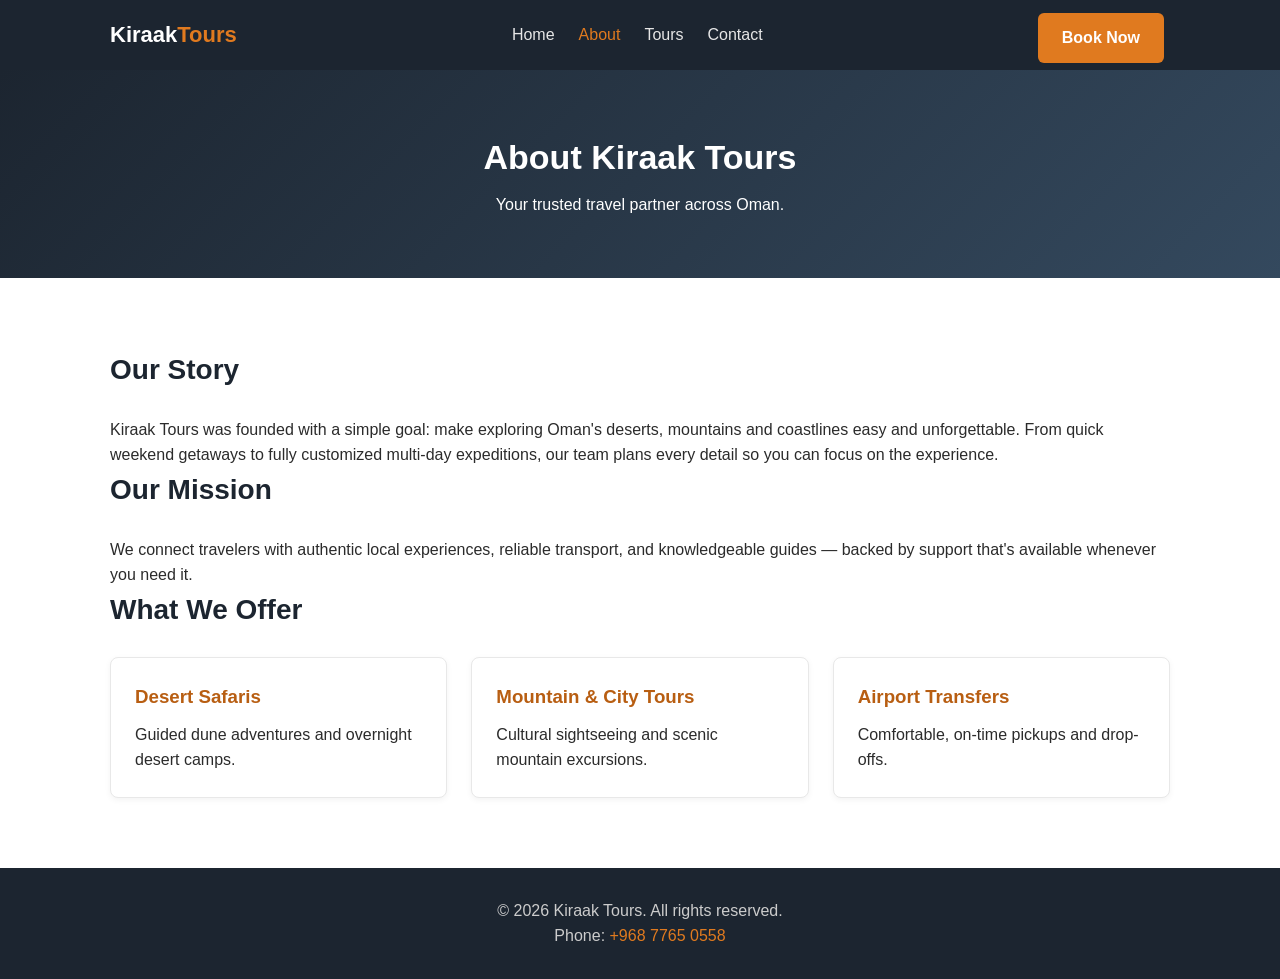
==== about.html @ 15263fd1 "Add Kiraak Tours travel agency website Static multi-page site (Home, About, Tours, Contact) with the" ====
<!DOCTYPE html>
<html lang="en">
<head>
<meta charset="UTF-8">
<meta name="viewport" content="width=device-width, initial-scale=1.0">
<title>About Us | Kiraak Tours</title>
<link rel="stylesheet" href="styles.css">
</head>
<body>

<header class="site-header">
  <div class="container nav-wrap">
    <a href="index.html" class="logo">Kiraak<span>Tours</span></a>
    <nav class="nav-links">
      <a href="index.html">Home</a>
      <a href="about.html" class="active">About</a>
      <a href="tours.html">Tours</a>
      <a href="contact.html">Contact</a>
    </nav>
    <a href="contact.html" class="btn btn-primary nav-cta">Book Now</a>
  </div>
</header>

<section class="page-hero">
  <div class="container">
    <h1>About Kiraak Tours</h1>
    <p>Your trusted travel partner across Oman.</p>
  </div>
</section>

<section class="section">
  <div class="container">
    <h2 class="section-title">Our Story</h2>
    <p>Kiraak Tours was founded with a simple goal: make exploring Oman's deserts, mountains and coastlines easy and unforgettable. From quick weekend getaways to fully customized multi-day expeditions, our team plans every detail so you can focus on the experience.</p>

    <h2 class="section-title">Our Mission</h2>
    <p>We connect travelers with authentic local experiences, reliable transport, and knowledgeable guides — backed by support that's available whenever you need it.</p>

    <h2 class="section-title">What We Offer</h2>
    <div class="card-grid">
      <div class="card">
        <h3>Desert Safaris</h3>
        <p>Guided dune adventures and overnight desert camps.</p>
      </div>
      <div class="card">
        <h3>Mountain & City Tours</h3>
        <p>Cultural sightseeing and scenic mountain excursions.</p>
      </div>
      <div class="card">
        <h3>Airport Transfers</h3>
        <p>Comfortable, on-time pickups and drop-offs.</p>
      </div>
    </div>
  </div>
</section>

<footer class="site-footer">
  <div class="container">
    <p>&copy; 2026 Kiraak Tours. All rights reserved.</p>
    <p>Phone: <a href="tel:+96877650558">+968 7765 0558</a></p>
  </div>
</footer>

</body>
</html>
---- styles.css ----
:root {
  --primary: #e07a1f;
  --primary-dark: #b85e12;
  --dark: #1c2530;
  --light: #f7f5f2;
  --text: #2b2b2b;
}

* { box-sizing: border-box; margin: 0; padding: 0; }

body {
  font-family: 'Segoe UI', Arial, sans-serif;
  color: var(--text);
  background: #fff;
  line-height: 1.6;
}

.container {
  max-width: 1100px;
  margin: 0 auto;
  padding: 0 20px;
}

a { text-decoration: none; color: inherit; }

/* Header */
.site-header {
  background: var(--dark);
  position: sticky;
  top: 0;
  z-index: 10;
}

.nav-wrap {
  display: flex;
  align-items: center;
  justify-content: space-between;
  height: 70px;
}

.logo {
  font-size: 22px;
  font-weight: bold;
  color: #fff;
}

.logo span { color: var(--primary); }

.nav-links {
  display: flex;
  gap: 24px;
}

.nav-links a {
  color: #e6e6e6;
  font-weight: 500;
}

.nav-links a:hover,
.nav-links a.active {
  color: var(--primary);
}

.nav-cta {
  display: inline-block;
}

/* Buttons */
.btn {
  display: inline-block;
  padding: 12px 24px;
  border-radius: 6px;
  font-weight: 600;
  margin: 6px 6px 0 0;
  transition: 0.2s;
}

.btn-primary {
  background: var(--primary);
  color: #fff;
}

.btn-primary:hover { background: var(--primary-dark); }

.btn-outline {
  border: 2px solid var(--primary);
  color: var(--primary);
}

.btn-outline:hover { background: var(--primary); color: #fff; }

.btn-light {
  background: #fff;
  color: var(--dark);
}

/* Hero */
.hero {
  background: linear-gradient(135deg, var(--dark), #34495e);
  color: #fff;
  padding: 100px 0;
  text-align: center;
}

.hero h1 { font-size: 42px; margin-bottom: 16px; }
.hero p { font-size: 18px; margin-bottom: 24px; opacity: 0.9; }

.page-hero {
  background: linear-gradient(135deg, var(--dark), #34495e);
  color: #fff;
  padding: 60px 0;
  text-align: center;
}

.page-hero h1 { font-size: 34px; margin-bottom: 8px; }

/* Sections */
.section { padding: 70px 0; }
.section.alt { background: var(--light); }

.section-title {
  font-size: 28px;
  margin-bottom: 24px;
  color: var(--dark);
}

.card-grid {
  display: grid;
  grid-template-columns: repeat(auto-fit, minmax(260px, 1fr));
  gap: 24px;
}

.card {
  background: #fff;
  border: 1px solid #e8e8e8;
  border-radius: 8px;
  padding: 24px;
  box-shadow: 0 2px 6px rgba(0,0,0,0.05);
}

.card h3 { margin-bottom: 10px; color: var(--primary-dark); }

.center { text-align: center; margin-top: 32px; }

/* CTA band */
.cta-band {
  background: var(--primary);
  color: #fff;
  text-align: center;
  padding: 60px 0;
}

.cta-band h2 { font-size: 28px; margin-bottom: 10px; }

/* Contact page */
.contact-grid {
  display: grid;
  grid-template-columns: 1fr 1.2fr;
  gap: 50px;
}

.contact-list { list-style: none; margin-top: 12px; }

.contact-list li {
  margin-bottom: 18px;
  display: flex;
  flex-direction: column;
}

.contact-list a { color: var(--primary-dark); font-weight: 600; }

.contact-form {
  display: flex;
  flex-direction: column;
}

.contact-form label {
  margin-top: 14px;
  font-weight: 600;
}

.contact-form input,
.contact-form textarea {
  margin-top: 6px;
  padding: 10px;
  border: 1px solid #ccc;
  border-radius: 6px;
  font-size: 15px;
}

.contact-form button {
  margin-top: 20px;
  align-self: flex-start;
}

/* Footer */
.site-footer {
  background: var(--dark);
  color: #ccc;
  text-align: center;
  padding: 30px 0;
}

.site-footer a { color: var(--primary); }

@media (max-width: 768px) {
  .nav-links { display: none; }
  .contact-grid { grid-template-columns: 1fr; }
}
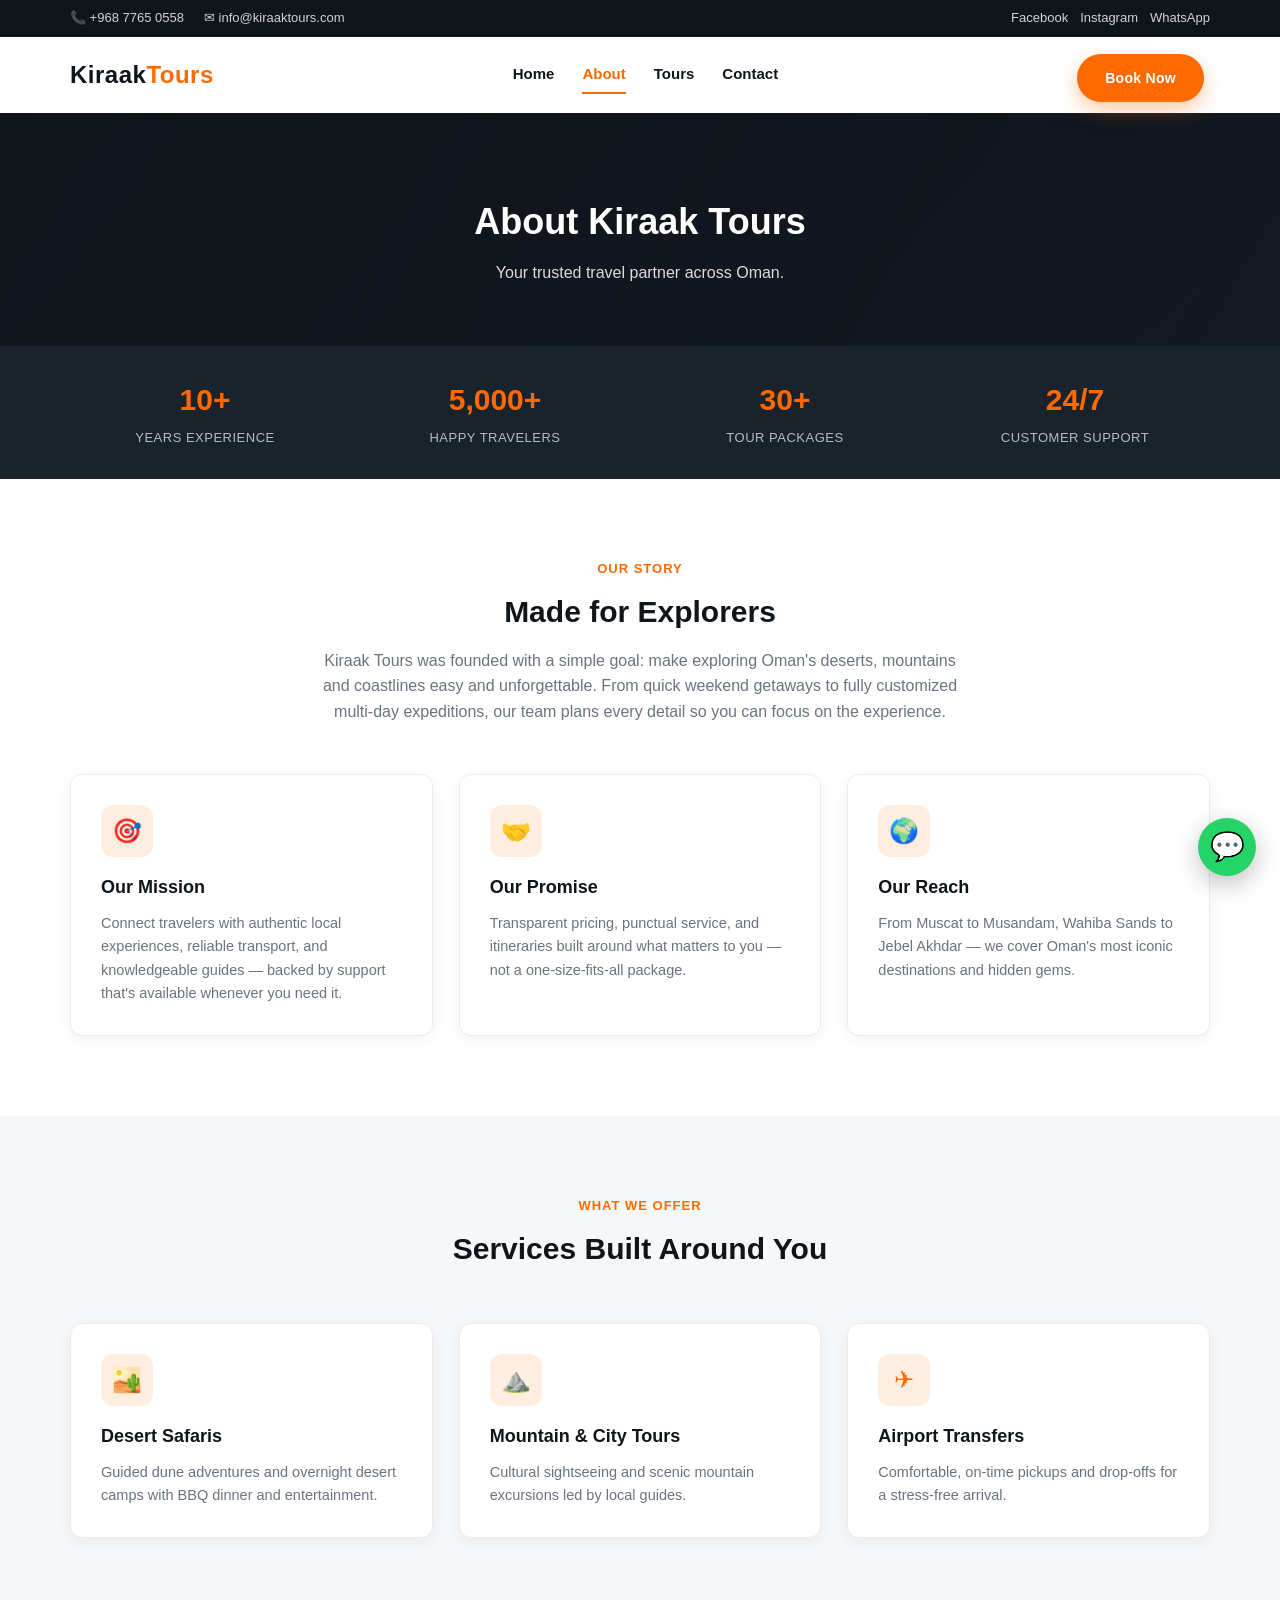
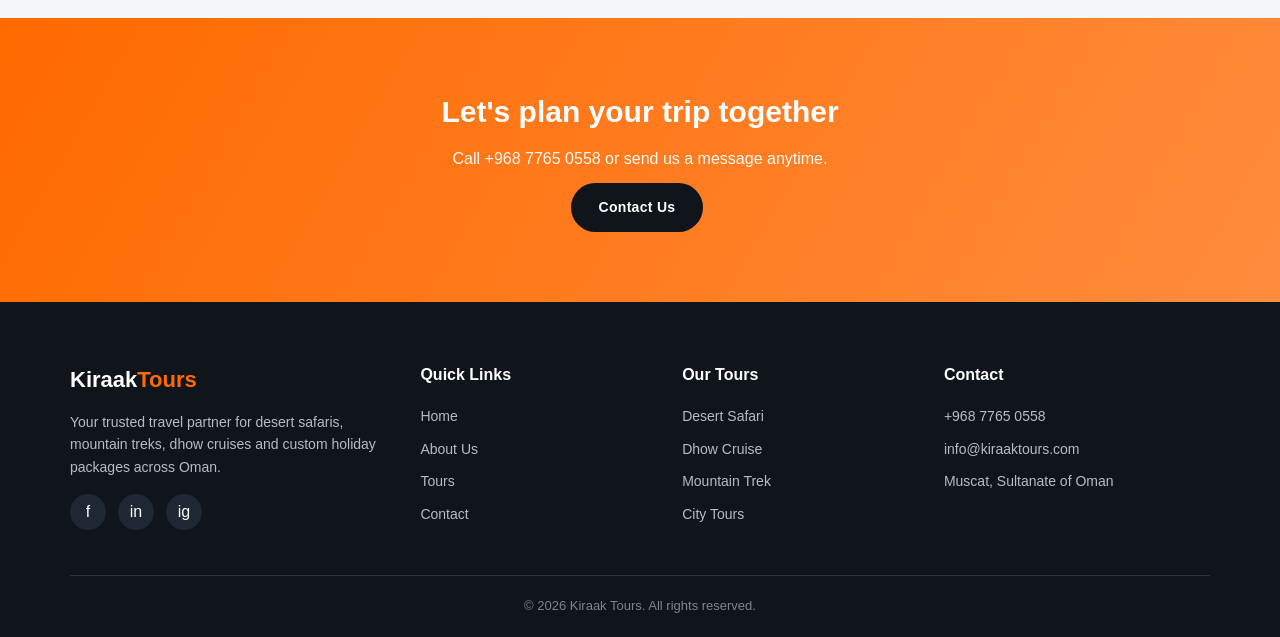
==== commit 9fcf3f6c: "Redesign site with richer layout inspired by Seaman Tours style Add top contact bar, sticky header, " ====
--- a/about.html
+++ b/about.html
@@ -7,6 +7,20 @@
 <link rel="stylesheet" href="styles.css">
 </head>
 <body>
+
+<div class="top-bar">
+  <div class="container">
+    <div class="top-bar-links">
+      <a href="tel:+96877650558">📞 +968 7765 0558</a>
+      <a href="mailto:info@kiraaktours.com">✉ info@kiraaktours.com</a>
+    </div>
+    <div class="top-bar-social">
+      <a href="#">Facebook</a>
+      <a href="#">Instagram</a>
+      <a href="#">WhatsApp</a>
+    </div>
+  </div>
+</div>
 
 <header class="site-header">
   <div class="container nav-wrap">
@@ -28,38 +42,135 @@
   </div>
 </section>
 
+<div class="stats-strip">
+  <div class="container">
+    <div>
+      <div class="stat-num">10+</div>
+      <div class="stat-label">Years Experience</div>
+    </div>
+    <div>
+      <div class="stat-num">5,000+</div>
+      <div class="stat-label">Happy Travelers</div>
+    </div>
+    <div>
+      <div class="stat-num">30+</div>
+      <div class="stat-label">Tour Packages</div>
+    </div>
+    <div>
+      <div class="stat-num">24/7</div>
+      <div class="stat-label">Customer Support</div>
+    </div>
+  </div>
+</div>
+
 <section class="section">
   <div class="container">
-    <h2 class="section-title">Our Story</h2>
-    <p>Kiraak Tours was founded with a simple goal: make exploring Oman's deserts, mountains and coastlines easy and unforgettable. From quick weekend getaways to fully customized multi-day expeditions, our team plans every detail so you can focus on the experience.</p>
+    <div class="section-head">
+      <span class="section-eyebrow">Our Story</span>
+      <h2 class="section-title">Made for Explorers</h2>
+      <p>Kiraak Tours was founded with a simple goal: make exploring Oman's deserts, mountains and coastlines easy and unforgettable. From quick weekend getaways to fully customized multi-day expeditions, our team plans every detail so you can focus on the experience.</p>
+    </div>
 
-    <h2 class="section-title">Our Mission</h2>
-    <p>We connect travelers with authentic local experiences, reliable transport, and knowledgeable guides — backed by support that's available whenever you need it.</p>
-
-    <h2 class="section-title">What We Offer</h2>
     <div class="card-grid">
       <div class="card">
-        <h3>Desert Safaris</h3>
-        <p>Guided dune adventures and overnight desert camps.</p>
+        <div class="card-icon">🎯</div>
+        <h3>Our Mission</h3>
+        <p>Connect travelers with authentic local experiences, reliable transport, and knowledgeable guides — backed by support that's available whenever you need it.</p>
       </div>
       <div class="card">
-        <h3>Mountain & City Tours</h3>
-        <p>Cultural sightseeing and scenic mountain excursions.</p>
+        <div class="card-icon">🤝</div>
+        <h3>Our Promise</h3>
+        <p>Transparent pricing, punctual service, and itineraries built around what matters to you — not a one-size-fits-all package.</p>
       </div>
       <div class="card">
-        <h3>Airport Transfers</h3>
-        <p>Comfortable, on-time pickups and drop-offs.</p>
+        <div class="card-icon">🌍</div>
+        <h3>Our Reach</h3>
+        <p>From Muscat to Musandam, Wahiba Sands to Jebel Akhdar — we cover Oman's most iconic destinations and hidden gems.</p>
       </div>
     </div>
   </div>
 </section>
 
+<section class="section alt">
+  <div class="container">
+    <div class="section-head">
+      <span class="section-eyebrow">What We Offer</span>
+      <h2 class="section-title">Services Built Around You</h2>
+    </div>
+    <div class="card-grid">
+      <div class="card">
+        <div class="card-icon">🏜️</div>
+        <h3>Desert Safaris</h3>
+        <p>Guided dune adventures and overnight desert camps with BBQ dinner and entertainment.</p>
+      </div>
+      <div class="card">
+        <div class="card-icon">⛰️</div>
+        <h3>Mountain & City Tours</h3>
+        <p>Cultural sightseeing and scenic mountain excursions led by local guides.</p>
+      </div>
+      <div class="card">
+        <div class="card-icon">✈</div>
+        <h3>Airport Transfers</h3>
+        <p>Comfortable, on-time pickups and drop-offs for a stress-free arrival.</p>
+      </div>
+    </div>
+  </div>
+</section>
+
+<section class="cta-band">
+  <div class="container">
+    <h2>Let's plan your trip together</h2>
+    <p>Call +968 7765 0558 or send us a message anytime.</p>
+    <a href="contact.html" class="btn btn-dark">Contact Us</a>
+  </div>
+</section>
+
 <footer class="site-footer">
   <div class="container">
-    <p>&copy; 2026 Kiraak Tours. All rights reserved.</p>
-    <p>Phone: <a href="tel:+96877650558">+968 7765 0558</a></p>
+    <div class="footer-grid">
+      <div>
+        <span class="footer-logo">Kiraak<span>Tours</span></span>
+        <p>Your trusted travel partner for desert safaris, mountain treks, dhow cruises and custom holiday packages across Oman.</p>
+        <div class="footer-social">
+          <a href="#">f</a>
+          <a href="#">in</a>
+          <a href="#">ig</a>
+        </div>
+      </div>
+      <div>
+        <h4>Quick Links</h4>
+        <ul>
+          <li><a href="index.html">Home</a></li>
+          <li><a href="about.html">About Us</a></li>
+          <li><a href="tours.html">Tours</a></li>
+          <li><a href="contact.html">Contact</a></li>
+        </ul>
+      </div>
+      <div>
+        <h4>Our Tours</h4>
+        <ul>
+          <li><a href="tours.html">Desert Safari</a></li>
+          <li><a href="tours.html">Dhow Cruise</a></li>
+          <li><a href="tours.html">Mountain Trek</a></li>
+          <li><a href="tours.html">City Tours</a></li>
+        </ul>
+      </div>
+      <div>
+        <h4>Contact</h4>
+        <ul>
+          <li><a href="tel:+96877650558">+968 7765 0558</a></li>
+          <li><a href="mailto:info@kiraaktours.com">info@kiraaktours.com</a></li>
+          <li>Muscat, Sultanate of Oman</li>
+        </ul>
+      </div>
+    </div>
+    <div class="footer-bottom">
+      &copy; 2026 Kiraak Tours. All rights reserved.
+    </div>
   </div>
 </footer>
 
+<a href="https://wa.me/96877650558" class="whatsapp-float" aria-label="Chat on WhatsApp">💬</a>
+
 </body>
 </html>
--- a/styles.css
+++ b/styles.css
@@ -1,12 +1,16 @@
 :root {
-  --primary: #e07a1f;
-  --primary-dark: #b85e12;
-  --dark: #1c2530;
-  --light: #f7f5f2;
+  --primary: #ff6a00;
+  --primary-dark: #d65700;
+  --dark: #10151c;
+  --dark-2: #1a222c;
+  --light: #f6f7f9;
   --text: #2b2b2b;
+  --muted: #6b7280;
 }
 
 * { box-sizing: border-box; margin: 0; padding: 0; }
+
+html { scroll-behavior: smooth; }
 
 body {
   font-family: 'Segoe UI', Arial, sans-serif;
@@ -16,71 +20,100 @@
 }
 
 .container {
-  max-width: 1100px;
+  max-width: 1180px;
   margin: 0 auto;
   padding: 0 20px;
 }
 
 a { text-decoration: none; color: inherit; }
+ul { list-style: none; }
+img { max-width: 100%; display: block; }
+
+/* Top bar */
+.top-bar {
+  background: var(--dark);
+  color: #cfd3d8;
+  font-size: 13px;
+  padding: 8px 0;
+}
+
+.top-bar .container {
+  display: flex;
+  justify-content: space-between;
+  align-items: center;
+  flex-wrap: wrap;
+  gap: 6px;
+}
+
+.top-bar a { color: #cfd3d8; }
+.top-bar a:hover { color: var(--primary); }
+
+.top-bar-links { display: flex; gap: 20px; }
+.top-bar-social { display: flex; gap: 12px; }
 
 /* Header */
 .site-header {
-  background: var(--dark);
+  background: #fff;
   position: sticky;
   top: 0;
-  z-index: 10;
+  z-index: 50;
+  box-shadow: 0 2px 10px rgba(0,0,0,0.06);
 }
 
 .nav-wrap {
   display: flex;
   align-items: center;
   justify-content: space-between;
-  height: 70px;
+  height: 76px;
 }
 
 .logo {
-  font-size: 22px;
-  font-weight: bold;
-  color: #fff;
+  font-size: 24px;
+  font-weight: 800;
+  color: var(--dark);
+  letter-spacing: 0.5px;
 }
 
 .logo span { color: var(--primary); }
 
 .nav-links {
   display: flex;
-  gap: 24px;
+  gap: 28px;
 }
 
 .nav-links a {
-  color: #e6e6e6;
-  font-weight: 500;
+  color: var(--dark);
+  font-weight: 600;
+  font-size: 15px;
+  padding: 6px 0;
+  border-bottom: 2px solid transparent;
 }
 
 .nav-links a:hover,
 .nav-links a.active {
   color: var(--primary);
-}
-
-.nav-cta {
-  display: inline-block;
+  border-bottom-color: var(--primary);
 }
 
 /* Buttons */
 .btn {
   display: inline-block;
-  padding: 12px 24px;
-  border-radius: 6px;
-  font-weight: 600;
+  padding: 13px 28px;
+  border-radius: 50px;
+  font-weight: 700;
+  font-size: 14px;
   margin: 6px 6px 0 0;
   transition: 0.2s;
+  letter-spacing: 0.3px;
 }
 
 .btn-primary {
   background: var(--primary);
   color: #fff;
-}
-
-.btn-primary:hover { background: var(--primary-dark); }
+  box-shadow: 0 8px 20px rgba(255,106,0,0.35);
+}
+
+.btn-primary:hover { background: var(--primary-dark); transform: translateY(-2px); }
 
 .btn-outline {
   border: 2px solid var(--primary);
@@ -94,63 +127,176 @@
   color: var(--dark);
 }
 
+.btn-dark {
+  background: var(--dark);
+  color: #fff;
+}
+
 /* Hero */
 .hero {
-  background: linear-gradient(135deg, var(--dark), #34495e);
-  color: #fff;
-  padding: 100px 0;
+  background:
+    linear-gradient(120deg, rgba(16,21,28,0.92), rgba(16,21,28,0.65)),
+    radial-gradient(circle at 80% 20%, #2a3b4d, transparent 60%),
+    linear-gradient(135deg, #0d1218, #1c2733);
+  color: #fff;
+  padding: 130px 0 110px;
+  text-align: left;
+  position: relative;
+  overflow: hidden;
+}
+
+.hero::after {
+  content: "";
+  position: absolute;
+  right: -100px;
+  bottom: -150px;
+  width: 400px;
+  height: 400px;
+  border-radius: 50%;
+  background: radial-gradient(circle, rgba(255,106,0,0.25), transparent 70%);
+}
+
+.hero-content { max-width: 640px; position: relative; z-index: 1; }
+.hero-eyebrow {
+  display: inline-block;
+  background: rgba(255,106,0,0.15);
+  color: var(--primary);
+  padding: 6px 16px;
+  border-radius: 50px;
+  font-size: 13px;
+  font-weight: 700;
+  margin-bottom: 18px;
+  letter-spacing: 0.5px;
+}
+.hero h1 { font-size: 48px; line-height: 1.2; margin-bottom: 18px; }
+.hero p { font-size: 18px; margin-bottom: 28px; opacity: 0.85; max-width: 520px; }
+
+.page-hero {
+  background: linear-gradient(120deg, rgba(16,21,28,0.92), rgba(16,21,28,0.75)), linear-gradient(135deg, #0d1218, #1c2733);
+  color: #fff;
+  padding: 80px 0 60px;
   text-align: center;
 }
 
-.hero h1 { font-size: 42px; margin-bottom: 16px; }
-.hero p { font-size: 18px; margin-bottom: 24px; opacity: 0.9; }
-
-.page-hero {
-  background: linear-gradient(135deg, var(--dark), #34495e);
-  color: #fff;
-  padding: 60px 0;
+.page-hero h1 { font-size: 36px; margin-bottom: 10px; }
+.page-hero p { opacity: 0.85; }
+
+/* Stats strip */
+.stats-strip {
+  background: var(--dark-2);
+  color: #fff;
+  padding: 30px 0;
+}
+.stats-strip .container {
+  display: grid;
+  grid-template-columns: repeat(auto-fit, minmax(150px, 1fr));
   text-align: center;
-}
-
-.page-hero h1 { font-size: 34px; margin-bottom: 8px; }
+  gap: 20px;
+}
+.stat-num { font-size: 30px; font-weight: 800; color: var(--primary); }
+.stat-label { font-size: 13px; color: #b7bcc3; margin-top: 4px; text-transform: uppercase; letter-spacing: 0.5px; }
 
 /* Sections */
-.section { padding: 70px 0; }
+.section { padding: 80px 0; }
 .section.alt { background: var(--light); }
 
+.section-head { text-align: center; max-width: 640px; margin: 0 auto 50px; }
+.section-eyebrow {
+  color: var(--primary);
+  font-weight: 700;
+  text-transform: uppercase;
+  font-size: 13px;
+  letter-spacing: 1px;
+  margin-bottom: 8px;
+  display: block;
+}
 .section-title {
-  font-size: 28px;
-  margin-bottom: 24px;
+  font-size: 30px;
+  margin-bottom: 12px;
   color: var(--dark);
 }
+.section-head p { color: var(--muted); }
 
 .card-grid {
   display: grid;
-  grid-template-columns: repeat(auto-fit, minmax(260px, 1fr));
-  gap: 24px;
+  grid-template-columns: repeat(auto-fit, minmax(270px, 1fr));
+  gap: 26px;
 }
 
 .card {
   background: #fff;
-  border: 1px solid #e8e8e8;
-  border-radius: 8px;
-  padding: 24px;
-  box-shadow: 0 2px 6px rgba(0,0,0,0.05);
-}
-
-.card h3 { margin-bottom: 10px; color: var(--primary-dark); }
-
-.center { text-align: center; margin-top: 32px; }
+  border: 1px solid #ececec;
+  border-radius: 12px;
+  padding: 30px;
+  box-shadow: 0 4px 16px rgba(0,0,0,0.05);
+  transition: 0.2s;
+}
+.card:hover { transform: translateY(-4px); box-shadow: 0 14px 30px rgba(0,0,0,0.08); }
+
+.card-icon {
+  width: 52px;
+  height: 52px;
+  border-radius: 12px;
+  background: rgba(255,106,0,0.12);
+  color: var(--primary);
+  display: flex;
+  align-items: center;
+  justify-content: center;
+  font-size: 24px;
+  margin-bottom: 16px;
+}
+
+.card h3 { margin-bottom: 10px; color: var(--dark); font-size: 18px; }
+.card p { color: var(--muted); font-size: 14.5px; }
+
+/* Package cards */
+.package-card {
+  background: #fff;
+  border-radius: 14px;
+  overflow: hidden;
+  box-shadow: 0 6px 20px rgba(0,0,0,0.07);
+  border: 1px solid #eee;
+}
+.package-img {
+  height: 160px;
+  background: linear-gradient(135deg, var(--dark), #34495e);
+  display: flex;
+  align-items: center;
+  justify-content: center;
+  color: #fff;
+  font-size: 32px;
+}
+.package-body { padding: 22px; }
+.package-price {
+  color: var(--primary);
+  font-weight: 800;
+  font-size: 18px;
+  margin: 10px 0;
+}
+.package-price span { font-size: 12px; color: var(--muted); font-weight: 500; }
+
+.center { text-align: center; margin-top: 40px; }
+
+/* Testimonials */
+.testimonial {
+  background: #fff;
+  border-radius: 12px;
+  padding: 26px;
+  border: 1px solid #ececec;
+}
+.testimonial p.quote { color: var(--muted); font-style: italic; margin-bottom: 16px; }
+.testimonial .stars { color: var(--primary); margin-bottom: 10px; letter-spacing: 2px; }
+.testimonial .name { font-weight: 700; color: var(--dark); }
 
 /* CTA band */
 .cta-band {
-  background: var(--primary);
+  background: linear-gradient(120deg, var(--primary), #ff8c3d);
   color: #fff;
   text-align: center;
-  padding: 60px 0;
-}
-
-.cta-band h2 { font-size: 28px; margin-bottom: 10px; }
+  padding: 70px 0;
+}
+.cta-band h2 { font-size: 30px; margin-bottom: 10px; }
+.cta-band p { opacity: 0.95; margin-bottom: 6px; }
 
 /* Contact page */
 .contact-grid {
@@ -159,51 +305,135 @@
   gap: 50px;
 }
 
-.contact-list { list-style: none; margin-top: 12px; }
+.contact-list { margin-top: 12px; }
 
 .contact-list li {
-  margin-bottom: 18px;
+  margin-bottom: 22px;
+  display: flex;
+  gap: 16px;
+  align-items: flex-start;
+}
+
+.contact-icon {
+  width: 44px;
+  height: 44px;
+  flex-shrink: 0;
+  border-radius: 10px;
+  background: rgba(255,106,0,0.12);
+  color: var(--primary);
+  display: flex;
+  align-items: center;
+  justify-content: center;
+  font-size: 18px;
+}
+
+.contact-list strong { display: block; color: var(--dark); margin-bottom: 2px; }
+.contact-list a, .contact-list span { color: var(--muted); }
+.contact-list a:hover { color: var(--primary); }
+
+.contact-form {
   display: flex;
   flex-direction: column;
-}
-
-.contact-list a { color: var(--primary-dark); font-weight: 600; }
-
-.contact-form {
-  display: flex;
-  flex-direction: column;
+  background: var(--light);
+  padding: 30px;
+  border-radius: 14px;
 }
 
 .contact-form label {
   margin-top: 14px;
   font-weight: 600;
+  font-size: 14px;
 }
 
 .contact-form input,
 .contact-form textarea {
   margin-top: 6px;
-  padding: 10px;
-  border: 1px solid #ccc;
-  border-radius: 6px;
+  padding: 12px;
+  border: 1px solid #ddd;
+  border-radius: 8px;
   font-size: 15px;
+  font-family: inherit;
+}
+
+.contact-form input:focus,
+.contact-form textarea:focus {
+  outline: none;
+  border-color: var(--primary);
 }
 
 .contact-form button {
-  margin-top: 20px;
+  margin-top: 22px;
   align-self: flex-start;
 }
+
+.map-embed {
+  margin-top: 50px;
+  border-radius: 14px;
+  overflow: hidden;
+  border: 1px solid #ececec;
+}
+.map-embed iframe { width: 100%; height: 320px; border: 0; display: block; }
 
 /* Footer */
 .site-footer {
   background: var(--dark);
-  color: #ccc;
+  color: #b7bcc3;
+  padding: 60px 0 0;
+}
+.footer-grid {
+  display: grid;
+  grid-template-columns: 1.4fr 1fr 1fr 1.2fr;
+  gap: 40px;
+  padding-bottom: 40px;
+  border-bottom: 1px solid #2a323d;
+}
+.footer-grid h4 { color: #fff; margin-bottom: 18px; font-size: 16px; }
+.footer-grid p { font-size: 14px; }
+.footer-grid li { margin-bottom: 10px; font-size: 14px; }
+.footer-grid a:hover { color: var(--primary); }
+.footer-logo { font-size: 22px; font-weight: 800; color: #fff; margin-bottom: 14px; display: inline-block; }
+.footer-logo span { color: var(--primary); }
+.footer-social { display: flex; gap: 12px; margin-top: 16px; }
+.footer-social a {
+  width: 36px; height: 36px; border-radius: 50%;
+  background: #1e2733; display: flex; align-items: center; justify-content: center;
+  color: #fff;
+}
+.footer-social a:hover { background: var(--primary); }
+.footer-bottom {
   text-align: center;
-  padding: 30px 0;
-}
-
-.site-footer a { color: var(--primary); }
+  padding: 20px 0;
+  font-size: 13px;
+  color: #7d848d;
+}
+.footer-bottom a { color: var(--primary); }
+
+/* WhatsApp floating button */
+.whatsapp-float {
+  position: fixed;
+  bottom: 24px;
+  right: 24px;
+  width: 58px;
+  height: 58px;
+  background: #25D366;
+  border-radius: 50%;
+  display: flex;
+  align-items: center;
+  justify-content: center;
+  color: #fff;
+  font-size: 28px;
+  box-shadow: 0 8px 24px rgba(0,0,0,0.25);
+  z-index: 100;
+}
+
+@media (max-width: 900px) {
+  .footer-grid { grid-template-columns: 1fr 1fr; }
+}
 
 @media (max-width: 768px) {
   .nav-links { display: none; }
+  .hero h1 { font-size: 34px; }
   .contact-grid { grid-template-columns: 1fr; }
-}
+  .footer-grid { grid-template-columns: 1fr; }
+  .top-bar-links { flex-wrap: wrap; }
+}
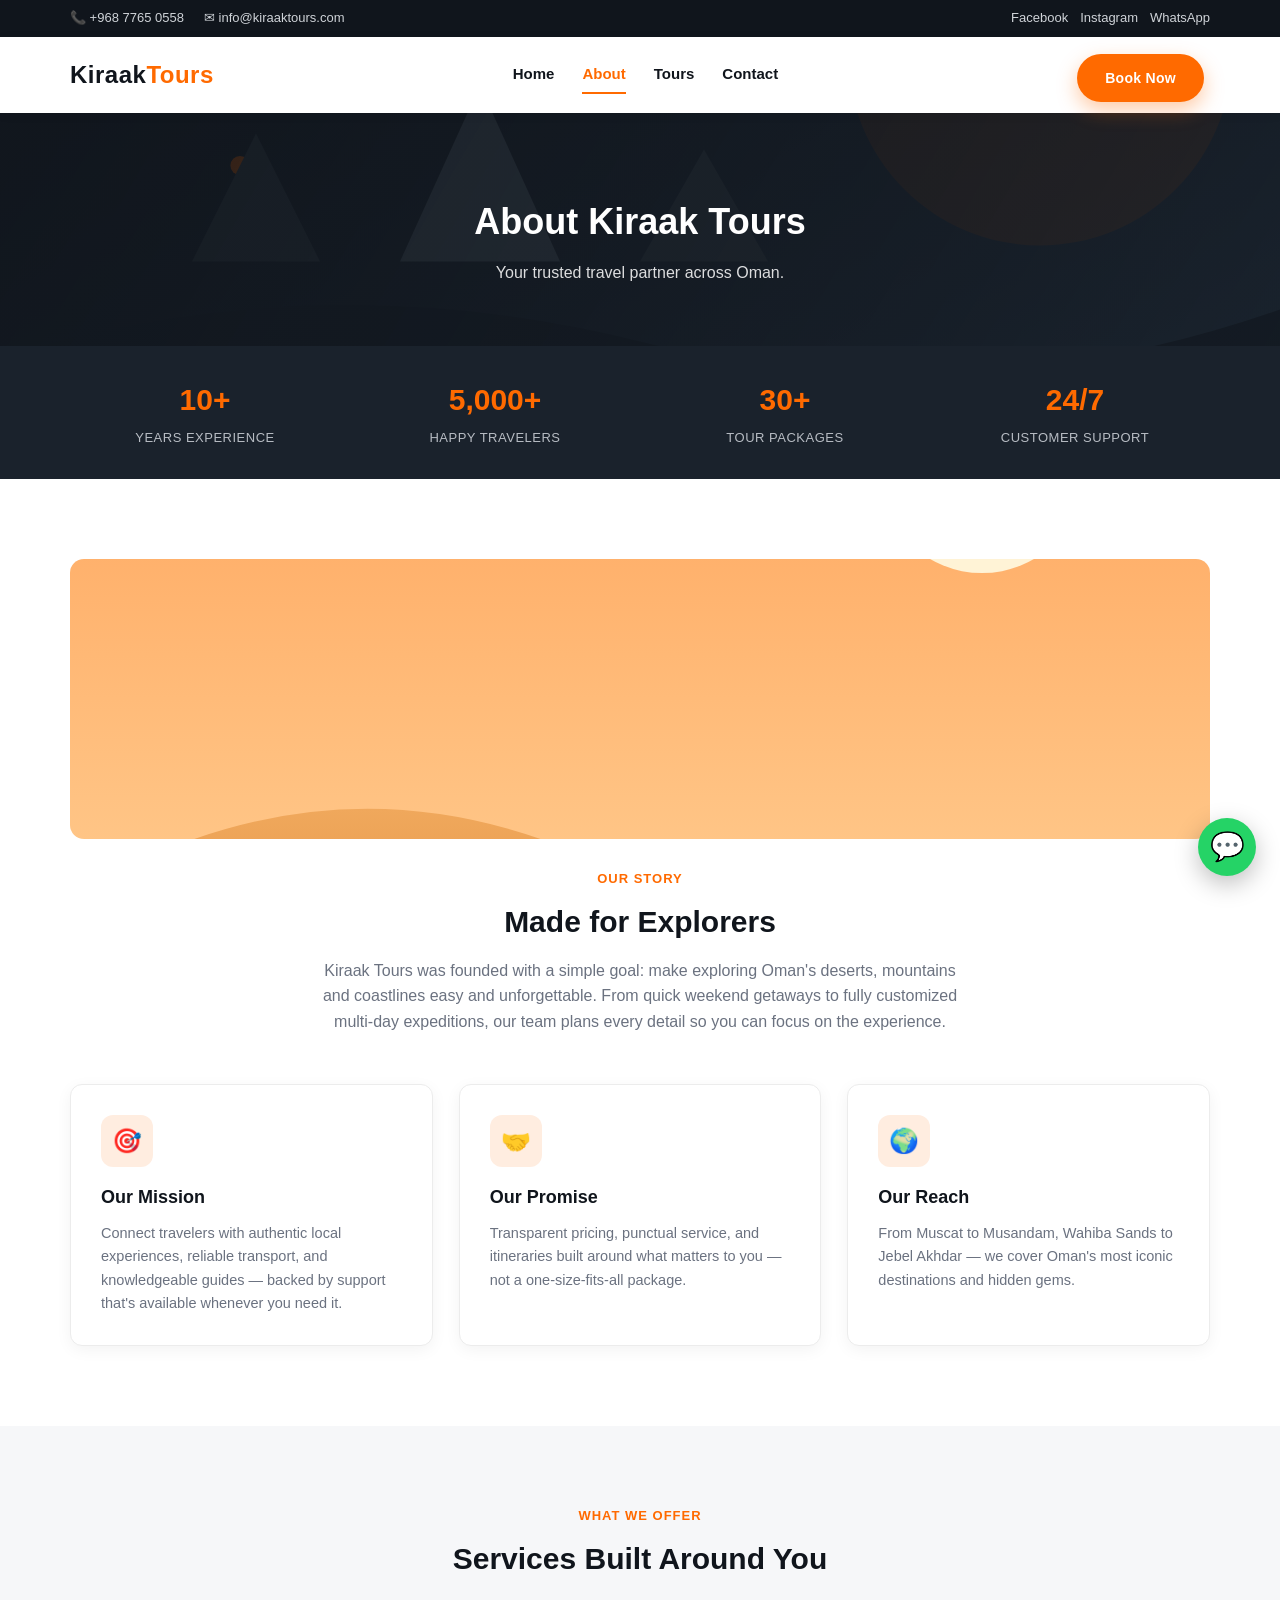
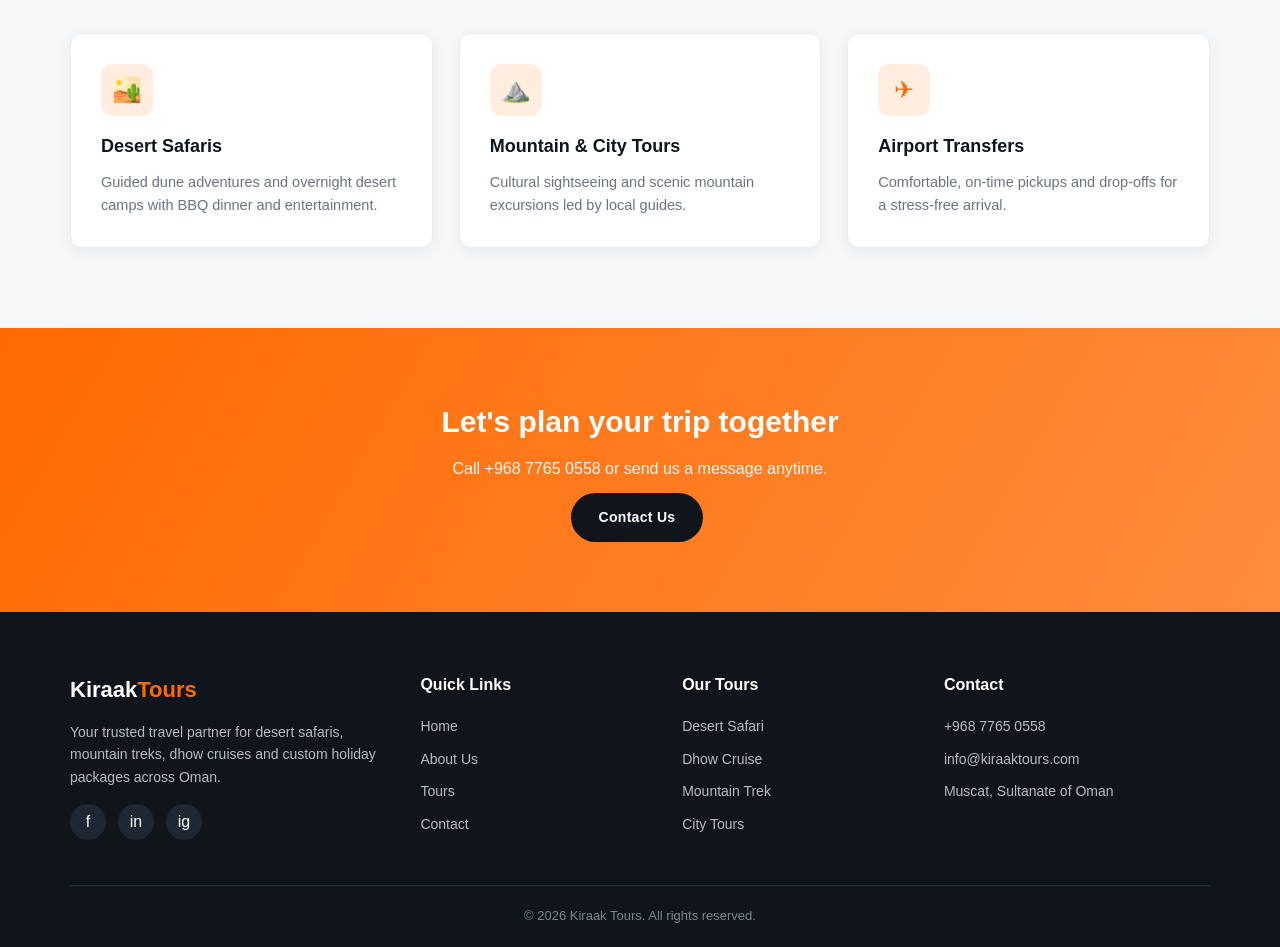
==== commit 9179bb69: "Add custom SVG illustrations throughout the site Replace emoji placeholders with vector illustration" ====
--- a/about.html
+++ b/about.html
@@ -65,6 +65,9 @@
 
 <section class="section">
   <div class="container">
+    <div class="about-img">
+      <img src="images/desert-safari.svg" alt="Desert safari in Oman">
+    </div>
     <div class="section-head">
       <span class="section-eyebrow">Our Story</span>
       <h2 class="section-title">Made for Explorers</h2>
--- a/styles.css
+++ b/styles.css
@@ -135,9 +135,10 @@
 /* Hero */
 .hero {
   background:
-    linear-gradient(120deg, rgba(16,21,28,0.92), rgba(16,21,28,0.65)),
-    radial-gradient(circle at 80% 20%, #2a3b4d, transparent 60%),
-    linear-gradient(135deg, #0d1218, #1c2733);
+    linear-gradient(120deg, rgba(16,21,28,0.85), rgba(16,21,28,0.55)),
+    url('images/hero-banner.svg');
+  background-size: cover;
+  background-position: center;
   color: #fff;
   padding: 130px 0 110px;
   text-align: left;
@@ -172,10 +173,18 @@
 .hero p { font-size: 18px; margin-bottom: 28px; opacity: 0.85; max-width: 520px; }
 
 .page-hero {
-  background: linear-gradient(120deg, rgba(16,21,28,0.92), rgba(16,21,28,0.75)), linear-gradient(135deg, #0d1218, #1c2733);
+  background: linear-gradient(120deg, rgba(16,21,28,0.88), rgba(16,21,28,0.7)), url('images/about-banner.svg');
+  background-size: cover;
+  background-position: center;
   color: #fff;
   padding: 80px 0 60px;
   text-align: center;
+}
+
+.page-hero.contact-hero {
+  background: linear-gradient(120deg, rgba(16,21,28,0.88), rgba(16,21,28,0.7)), url('images/contact-banner.svg');
+  background-size: cover;
+  background-position: center;
 }
 
 .page-hero h1 { font-size: 36px; margin-bottom: 10px; }
@@ -258,13 +267,9 @@
   border: 1px solid #eee;
 }
 .package-img {
-  height: 160px;
-  background: linear-gradient(135deg, var(--dark), #34495e);
-  display: flex;
-  align-items: center;
-  justify-content: center;
-  color: #fff;
-  font-size: 32px;
+  height: 170px;
+  background-size: cover;
+  background-position: center;
 }
 .package-body { padding: 22px; }
 .package-price {
@@ -287,6 +292,32 @@
 .testimonial p.quote { color: var(--muted); font-style: italic; margin-bottom: 16px; }
 .testimonial .stars { color: var(--primary); margin-bottom: 10px; letter-spacing: 2px; }
 .testimonial .name { font-weight: 700; color: var(--dark); }
+
+.testimonial-head {
+  display: flex;
+  align-items: center;
+  gap: 12px;
+  margin-bottom: 12px;
+}
+.avatar {
+  width: 44px;
+  height: 44px;
+  border-radius: 50%;
+  display: flex;
+  align-items: center;
+  justify-content: center;
+  color: #fff;
+  font-weight: 700;
+  font-size: 16px;
+}
+
+/* About page imagery */
+.about-img {
+  border-radius: 14px;
+  overflow: hidden;
+  margin-bottom: 30px;
+}
+.about-img img { width: 100%; height: 280px; object-fit: cover; }
 
 /* CTA band */
 .cta-band {
